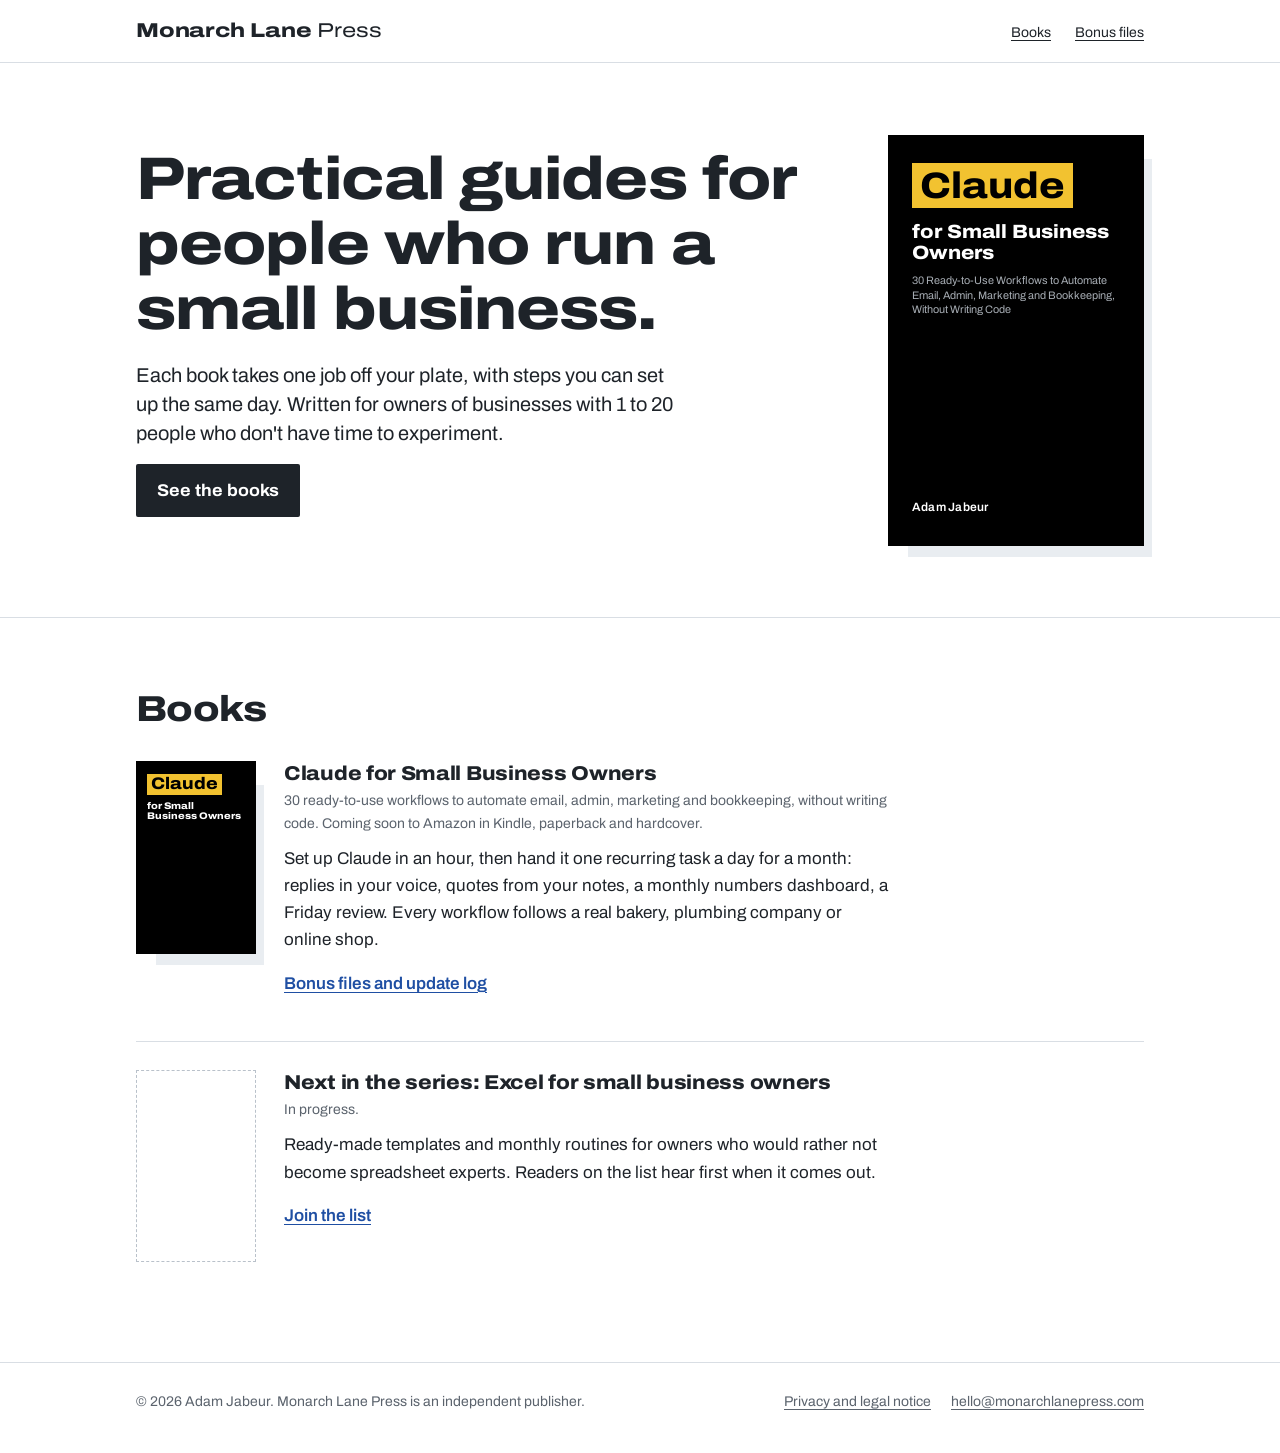
==== index.html @ 0bfda78f "Publish the Monarch Lane Press website Home page, Book 1 page with bonus files sign-up and update lo" ====
<!doctype html>
<html lang="en">
<head>
  <meta charset="utf-8">
  <meta name="viewport" content="width=device-width, initial-scale=1">
  <title>Monarch Lane Press: practical guides for small business owners</title>
  <meta name="description" content="Monarch Lane Press publishes short, practical books for people who run small businesses. Each book solves one problem, with steps you can use the same day.">
  <link rel="icon" href="/favicon.svg" type="image/svg+xml">
  <link rel="preload" href="/assets/fonts/archivo-latin-wdth-normal.woff2" as="font" type="font/woff2" crossorigin>
  <link rel="stylesheet" href="/assets/site.css">
</head>
<body>
  <a class="skip" href="#main">Skip to content</a>

  <header class="masthead">
    <div class="wrap">
      <a class="wordmark" href="/">Monarch Lane <span>Press</span></a>
      <nav aria-label="Main">
        <a href="/#books">Books</a>
        <a href="/claude/">Bonus files</a>
      </nav>
    </div>
  </header>

  <main id="main">
    <section>
      <div class="wrap hero">
        <div>
          <h1>Practical guides for people who run a small business.</h1>
          <p class="lede">Each book takes one job off your plate, with steps you can set up the same day. Written for owners of businesses with 1 to 20 people who don't have time to experiment.</p>
          <p><a class="button" href="/#books">See the books</a></p>
        </div>
        <a class="cover" href="/claude/" aria-label="Claude for Small Business Owners, bonus files and updates">
          <span class="c-label">Claude</span>
          <span class="c-title">for Small Business Owners</span>
          <span class="c-sub">30 Ready-to-Use Workflows to Automate Email, Admin, Marketing and Bookkeeping, Without Writing Code</span>
          <span class="c-author">Adam Jabeur</span>
          <img src="/claude/cover.jpg" alt="Cover of Claude for Small Business Owners by Adam Jabeur" onerror="this.remove()">
        </a>
      </div>
    </section>

    <section id="books">
      <div class="wrap">
        <h2>Books</h2>
        <ul class="books">
          <li class="book">
            <a class="cover small" href="/claude/" tabindex="-1" aria-hidden="true">
              <span class="c-label">Claude</span>
              <span class="c-title">for Small Business Owners</span>
              <img src="/claude/cover.jpg" alt="" onerror="this.remove()">
            </a>
            <div>
              <h3>Claude for Small Business Owners</h3>
              <p class="status">30 ready-to-use workflows to automate email, admin, marketing and bookkeeping, without writing code. Coming soon to Amazon in Kindle, paperback and hardcover.</p>
              <p>Set up Claude in an hour, then hand it one recurring task a day for a month: replies in your voice, quotes from your notes, a monthly numbers dashboard, a Friday review. Every workflow follows a real bakery, plumbing company or online shop.</p>
              <p class="actions"><a href="/claude/">Bonus files and update log</a></p>
            </div>
          </li>
          <li class="book">
            <div class="slot" aria-hidden="true"></div>
            <div>
              <h3>Next in the series: Excel for small business owners</h3>
              <p class="status">In progress.</p>
              <p>Ready-made templates and monthly routines for owners who would rather not become spreadsheet experts. Readers on the list hear first when it comes out.</p>
              <p class="actions"><a href="/claude/#signup">Join the list</a></p>
            </div>
          </li>
        </ul>
      </div>
    </section>
  </main>

  <footer class="footer">
    <div class="wrap">
      <p>&copy; 2026 Adam Jabeur. Monarch Lane Press is an independent publisher.</p>
      <nav aria-label="Footer">
        <a href="/privacy/">Privacy and legal notice</a>
        <a href="mailto:hello@monarchlanepress.com">hello@monarchlanepress.com</a>
      </nav>
    </div>
  </footer>
</body>
</html>
---- assets/site.css ----
/* Monarch Lane Press
   Palette: white page, graphite ink, ledger-blue links,
   and one loud object per page: the legal pad (sign-up) or the book cover. */

@font-face {
  font-family: "Archivo";
  font-style: normal;
  font-display: swap;
  font-weight: 100 900;
  font-stretch: 62% 125%;
  src: url("fonts/archivo-latin-wdth-normal.woff2") format("woff2-variations");
  unicode-range: U+0000-00FF, U+0131, U+0152-0153, U+02BB-02BC, U+02C6, U+02DA, U+02DC,
    U+0304, U+0308, U+0329, U+2000-206F, U+2074, U+20AC, U+2122, U+2191, U+2193, U+2212,
    U+2215, U+FEFF, U+FFFD;
}
@font-face {
  font-family: "Archivo";
  font-style: normal;
  font-display: swap;
  font-weight: 100 900;
  font-stretch: 62% 125%;
  src: url("fonts/archivo-latin-ext-wdth-normal.woff2") format("woff2-variations");
  unicode-range: U+0100-02AF, U+0304, U+0308, U+0329, U+1E00-1E9F, U+1EF2-1EFF, U+2020,
    U+20A0-20AB, U+20AD-20C0, U+2113, U+2C60-2C7F, U+A720-A7FF;
}

:root {
  --paper: #ffffff;
  --ink: #1e2329;
  --muted: #5b636d;
  --rule: #d9dee4;
  --link: #1f4fa3;
  --pad: #fff3a8;
  --pad-line: #9db9e0;
  --pad-margin: #d9534f;
  --cover: #000000;
  --gold: #f2c230;
  --focus: #1f4fa3;

  --step--1: 0.875rem;
  --step-0: 1.0625rem;
  --step-1: 1.25rem;
  --step-2: 1.625rem;
  --step-3: 2.25rem;
  --step-4: clamp(2.25rem, 1.4rem + 3.6vw, 3.75rem);

  --measure: 38rem;
  --gutter: clamp(1rem, 4vw, 2.5rem);
}

*,
*::before,
*::after {
  box-sizing: border-box;
}

html {
  -webkit-text-size-adjust: 100%;
}

body {
  margin: 0;
  background: var(--paper);
  color: var(--ink);
  font-family: "Archivo", "Helvetica Neue", Arial, sans-serif;
  font-size: var(--step-0);
  font-stretch: 100%;
  line-height: 1.6;
  font-weight: 400;
}

img {
  max-width: 100%;
  display: block;
}

a {
  color: var(--link);
  text-decoration-thickness: 1px;
  text-underline-offset: 0.18em;
}
a:hover {
  text-decoration-thickness: 2px;
}

:focus-visible {
  outline: 3px solid var(--focus);
  outline-offset: 3px;
}

.skip {
  position: absolute;
  left: -999px;
}
.skip:focus {
  left: var(--gutter);
  top: 0.5rem;
  background: var(--paper);
  padding: 0.5rem 0.75rem;
  z-index: 10;
}

.wrap {
  max-width: 68rem;
  margin: 0 auto;
  padding: 0 var(--gutter);
}

/* Masthead */

.masthead {
  border-bottom: 1px solid var(--rule);
}
.masthead .wrap {
  display: flex;
  align-items: baseline;
  justify-content: space-between;
  gap: 1rem;
  padding-top: 1.1rem;
  padding-bottom: 1.1rem;
  flex-wrap: wrap;
}
.wordmark {
  font-stretch: 125%;
  font-weight: 800;
  font-size: var(--step-1);
  letter-spacing: -0.01em;
  color: var(--ink);
  text-decoration: none;
  line-height: 1;
}
.wordmark span {
  font-weight: 400;
}
.masthead nav a {
  margin-left: 1.25rem;
  font-size: var(--step--1);
  color: var(--ink);
}
.masthead nav a:first-child {
  margin-left: 0;
}

/* Type */

h1,
h2,
h3 {
  font-stretch: 118%;
  font-weight: 800;
  letter-spacing: -0.015em;
  line-height: 1.08;
  margin: 0;
}
h1 {
  font-size: var(--step-4);
  max-width: 16ch;
  margin-bottom: 1rem;
}
h2 {
  font-size: var(--step-3);
  margin-bottom: 0.75rem;
}
h3 {
  font-size: var(--step-1);
  font-stretch: 110%;
  line-height: 1.2;
}
p {
  margin: 0 0 1rem;
  max-width: var(--measure);
}
.lede {
  font-size: var(--step-1);
  line-height: 1.45;
  color: var(--ink);
  max-width: 34rem;
}
.small {
  font-size: var(--step--1);
  color: var(--muted);
}

section {
  padding: clamp(2.5rem, 6vw, 4.5rem) 0;
}
section + section {
  border-top: 1px solid var(--rule);
}

/* Hero (home) */

.hero {
  display: grid;
  grid-template-columns: minmax(0, 1fr) auto;
  gap: clamp(2rem, 6vw, 5rem);
  align-items: center;
}
.hero h1 {
  margin-bottom: 1.25rem;
}

/* Book cover: CSS rendering, replaced by the real cover image when it loads */

.cover {
  position: relative;
  width: clamp(11rem, 26vw, 16rem);
  aspect-ratio: 5 / 8;
  background: var(--cover);
  color: #fff;
  padding: 1.75rem 1.5rem;
  display: flex;
  text-decoration: none;
  flex-direction: column;
  box-shadow: 0 1px 0 #000, 14px 18px 0 -6px #e9edf1;
  flex-shrink: 0;
}
.cover .c-label {
  align-self: flex-start;
  background: var(--gold);
  color: #000;
  font-stretch: 112%;
  font-weight: 800;
  font-size: clamp(1.6rem, 3.6vw, 2.3rem);
  line-height: 1;
  padding: 0.12em 0.22em 0.1em;
  margin-bottom: 0.35em;
}
.cover .c-title {
  font-stretch: 112%;
  font-weight: 800;
  font-size: clamp(0.95rem, 1.9vw, 1.2rem);
  line-height: 1.1;
}
.cover .c-sub {
  margin-top: 0.9em;
  font-size: clamp(0.55rem, 1vw, 0.68rem);
  line-height: 1.35;
  color: #a7adb4;
}
.cover .c-author {
  margin-top: auto;
  font-size: clamp(0.6rem, 1.1vw, 0.75rem);
  font-weight: 600;
  letter-spacing: 0.02em;
}
.cover img {
  position: absolute;
  inset: 0;
  width: 100%;
  height: 100%;
  object-fit: cover;
}
.cover.small {
  width: 7.5rem;
  padding: 0.85rem 0.7rem;
}
.cover.small .c-label {
  font-size: 1.05rem;
}
.cover.small .c-title {
  font-size: 0.6rem;
}
.cover.small .c-sub,
.cover.small .c-author {
  display: none;
}

/* Book list (home) */

.books {
  list-style: none;
  padding: 0;
  margin: 1.5rem 0 0;
}
.book {
  display: grid;
  grid-template-columns: 7.5rem minmax(0, 1fr);
  gap: 1.75rem;
  padding: 1.75rem 0;
  border-top: 1px solid var(--rule);
}
.book:first-child {
  border-top: 0;
  padding-top: 0.5rem;
}
.book h3 {
  margin-bottom: 0.35rem;
}
.book .status {
  font-size: var(--step--1);
  color: var(--muted);
  margin-bottom: 0.6rem;
}
.book .actions a {
  margin-right: 1.25rem;
  font-weight: 600;
}
.slot {
  width: 7.5rem;
  aspect-ratio: 5 / 8;
  border: 1.5px dashed #b9c1ca;
}

/* Buttons */

.button {
  display: inline-block;
  background: var(--ink);
  color: #fff;
  border: 0;
  font: inherit;
  font-weight: 700;
  font-stretch: 105%;
  padding: 0.8rem 1.3rem;
  cursor: pointer;
  text-decoration: none;
  border-radius: 2px;
}
.button:hover {
  background: #000;
}
.button[disabled] {
  opacity: 0.55;
  cursor: not-allowed;
}

/* The legal pad: the sign-up form.
   Everything inside sits on a 2rem grid, so each line of text rests on a rule. */

.pad {
  --line: 2rem;
  --drop: 0.3rem; /* how far the rule sits above the bottom of each line box */
  position: relative;
  background-color: var(--pad);
  background-image: repeating-linear-gradient(
    to bottom,
    transparent 0,
    transparent calc(var(--line) - 1px),
    var(--pad-line) calc(var(--line) - 1px),
    var(--pad-line) var(--line)
  );
  background-position: 0 calc(var(--drop) * -1);
  padding: 0 1.5rem var(--line) 3.6rem;
  line-height: var(--line);
  box-shadow: 0 2px 0 #e6d77f, 0 4px 0 #f6eb9c;
}
.pad::before {
  /* the red double margin line */
  content: "";
  position: absolute;
  top: var(--line);
  bottom: 0;
  left: 2.4rem;
  width: 4px;
  border-left: 1px solid var(--pad-margin);
  border-right: 1px solid var(--pad-margin);
}
.pad .pad-top {
  height: var(--line);
  margin: 0 -1.5rem var(--line) -3.6rem;
  background: #7a1f1f;
}
.pad h2 {
  font-size: var(--step-2);
  line-height: var(--line);
  margin: 0;
}
.pad p {
  line-height: var(--line);
  margin: 0;
}
.pad label {
  display: block;
  font-weight: 700;
}
.pad input[type="email"] {
  display: block;
  width: 100%;
  height: var(--line);
  margin: calc(var(--drop) * -1) 0 var(--drop);
  font: inherit;
  font-size: 1.05rem;
  padding: 0 0.5rem;
  border: 0;
  border-bottom: 2px solid var(--ink);
  background: #fffbe1;
  color: var(--ink);
  border-radius: 0;
}
.pad input[type="email"]::placeholder {
  color: #7d7a63;
}
.pad .consent {
  display: grid;
  grid-template-columns: auto 1fr;
  column-gap: 0.6rem;
  align-items: start;
  font-weight: 400;
  font-size: var(--step--1);
  line-height: var(--line);
  margin: var(--line) 0 0;
}
.pad .consent input {
  width: 1.1rem;
  height: 1.1rem;
  margin: 0.55rem 0 0;
  accent-color: var(--ink);
}
.pad .hp {
  position: absolute;
  left: -9999px;
}
.pad .button {
  line-height: var(--line);
  padding: 0.5rem 1.3rem;
  margin: 0.5rem 0;
}
.pad .msg {
  font-weight: 700;
}
.pad .msg:empty {
  display: none;
}
.pad .fine {
  font-size: var(--step--1);
  color: #4a4f55;
}

/* Reader page layout */

.reader {
  display: grid;
  grid-template-columns: minmax(0, 1fr) minmax(0, 24rem);
  gap: clamp(2rem, 6vw, 4.5rem);
  align-items: start;
}
.reader-head {
  display: flex;
  gap: 1.75rem;
  align-items: flex-start;
  margin-bottom: 2rem;
}
.reader-head h1 {
  font-size: clamp(1.9rem, 1.3rem + 2.4vw, 2.9rem);
  max-width: 18ch;
  margin-bottom: 0.75rem;
}

.inside {
  list-style: none;
  padding: 0;
  margin: 0;
  max-width: var(--measure);
}
.inside li {
  display: grid;
  grid-template-columns: 5.25rem minmax(0, 1fr);
  gap: 1rem;
  padding: 0.95rem 0;
  border-top: 1px solid var(--rule);
}
.inside li:last-child {
  border-bottom: 1px solid var(--rule);
}
.inside .fmt {
  font-size: var(--step--1);
  font-weight: 700;
  color: var(--muted);
  padding-top: 0.15rem;
}
.inside strong {
  display: block;
  font-weight: 700;
}
.inside span.desc {
  color: var(--muted);
  font-size: 0.97rem;
}

/* Update log */

.log {
  width: 100%;
  border-collapse: collapse;
  font-size: 0.97rem;
  margin-top: 1.25rem;
}
.log th,
.log td {
  text-align: left;
  vertical-align: top;
  padding: 0.75rem 1rem 0.75rem 0;
  border-bottom: 1px solid var(--rule);
}
.log th {
  font-weight: 700;
  font-size: var(--step--1);
  color: var(--muted);
  border-bottom: 2px solid var(--ink);
}
.log td:first-child {
  white-space: nowrap;
  font-weight: 600;
}

/* Downloads page */

.downloads {
  list-style: none;
  padding: 0;
  margin: 1.5rem 0 0;
  max-width: 42rem;
}
.downloads li {
  display: flex;
  justify-content: space-between;
  gap: 1rem;
  align-items: baseline;
  padding: 1rem 0;
  border-top: 1px solid var(--rule);
}
.downloads li:last-child {
  border-bottom: 1px solid var(--rule);
}
.downloads a {
  font-weight: 700;
  white-space: nowrap;
}
.downloads .dl {
  display: flex;
  gap: 1.25rem;
  flex-shrink: 0;
}

/* Prose pages */

.prose h2 {
  font-size: var(--step-2);
  margin: 2.25rem 0 0.6rem;
}
.prose ul {
  max-width: var(--measure);
  padding-left: 1.2rem;
}
.prose li {
  margin-bottom: 0.4rem;
}

/* Footer */

.footer {
  border-top: 1px solid var(--rule);
  padding: 1.75rem 0 2.5rem;
  font-size: var(--step--1);
  color: var(--muted);
}
.footer .wrap {
  display: flex;
  flex-wrap: wrap;
  gap: 0.5rem 2rem;
  justify-content: space-between;
}
.footer p {
  margin: 0;
}
.footer a {
  color: var(--muted);
}
.footer nav {
  display: flex;
  flex-wrap: wrap;
  gap: 0.25rem 1.25rem;
}

/* Small screens */

@media (max-width: 760px) {
  .hero {
    grid-template-columns: 1fr;
  }
  .hero .cover {
    order: -1;
    width: 11rem;
  }
  .reader {
    grid-template-columns: 1fr;
  }
  .reader .pad {
    order: -1; /* on phones, the sign-up comes before the file list */
  }
  .reader-head .cover {
    display: none;
  }
  .book {
    grid-template-columns: 5.5rem minmax(0, 1fr);
    gap: 1.1rem;
  }
  .cover.small,
  .slot {
    width: 5.5rem;
  }
  .cover.small .c-label {
    font-size: 0.8rem;
  }
  .cover.small .c-title {
    font-size: 0.45rem;
  }
  .log thead {
    display: none;
  }
  .log,
  .log tbody,
  .log tr,
  .log td {
    display: block;
  }
  .log tr {
    border-bottom: 1px solid var(--rule);
    padding: 0.6rem 0;
  }
  .log td {
    border: 0;
    padding: 0.15rem 0;
  }
  .log td[data-label]::before {
    content: attr(data-label) ": ";
    font-weight: 700;
    color: var(--muted);
  }
  .pad {
    padding-left: 2.9rem;
    padding-right: 1.1rem;
  }
  .pad::before {
    left: 1.9rem;
  }
  .pad .pad-top {
    margin-left: -2.9rem;
    margin-right: -1.1rem;
  }
}

@media (prefers-reduced-motion: reduce) {
  * {
    transition: none !important;
    animation: none !important;
  }
}
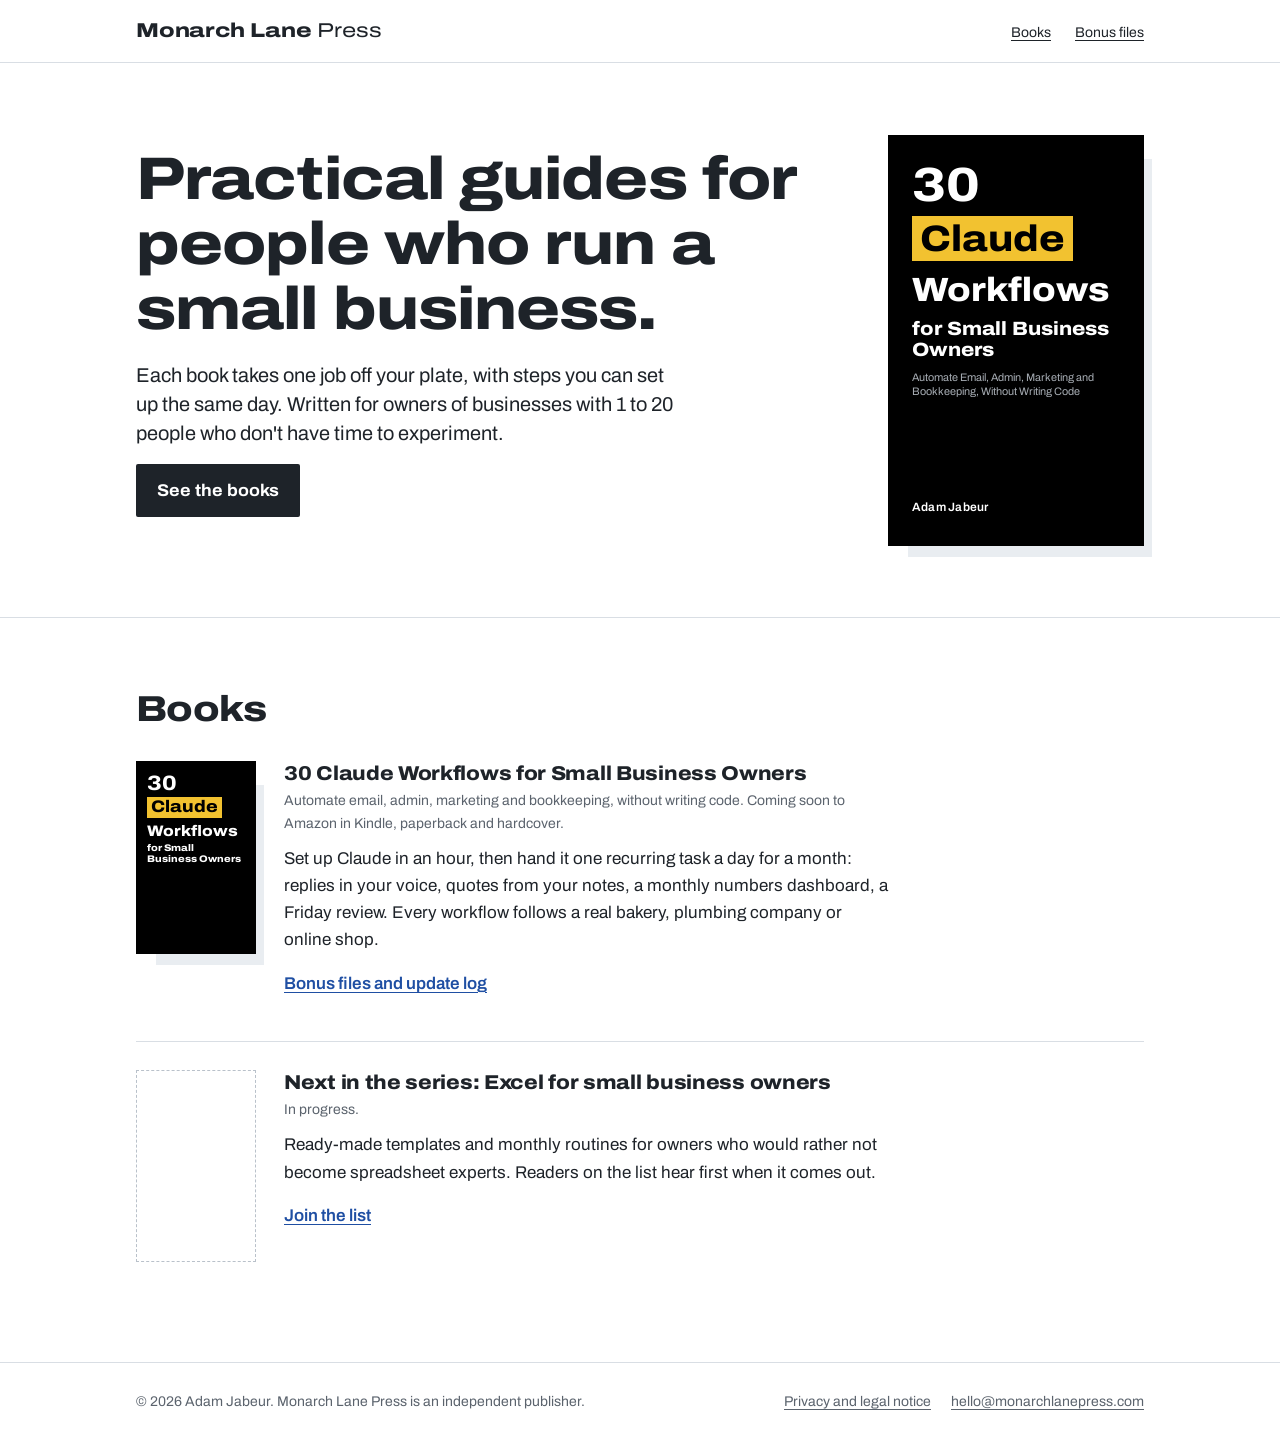
==== commit 2ba3e19e: "Use the new book title and add the Excel templates Rename the book to 30 Claude Workflows for Small " ====
--- a/index.html
+++ b/index.html
@@ -30,12 +30,14 @@
           <p class="lede">Each book takes one job off your plate, with steps you can set up the same day. Written for owners of businesses with 1 to 20 people who don't have time to experiment.</p>
           <p><a class="button" href="/#books">See the books</a></p>
         </div>
-        <a class="cover" href="/claude/" aria-label="Claude for Small Business Owners, bonus files and updates">
+        <a class="cover" href="/claude/" aria-label="30 Claude Workflows for Small Business Owners, bonus files and updates">
+          <span class="c-num">30</span>
           <span class="c-label">Claude</span>
+          <span class="c-big">Workflows</span>
           <span class="c-title">for Small Business Owners</span>
-          <span class="c-sub">30 Ready-to-Use Workflows to Automate Email, Admin, Marketing and Bookkeeping, Without Writing Code</span>
+          <span class="c-sub">Automate Email, Admin, Marketing and Bookkeeping, Without Writing Code</span>
           <span class="c-author">Adam Jabeur</span>
-          <img src="/claude/cover.jpg" alt="Cover of Claude for Small Business Owners by Adam Jabeur" onerror="this.remove()">
+          <img src="/claude/cover.jpg" alt="Cover of 30 Claude Workflows for Small Business Owners by Adam Jabeur" onerror="this.remove()">
         </a>
       </div>
     </section>
@@ -46,13 +48,15 @@
         <ul class="books">
           <li class="book">
             <a class="cover small" href="/claude/" tabindex="-1" aria-hidden="true">
+              <span class="c-num">30</span>
               <span class="c-label">Claude</span>
+              <span class="c-big">Workflows</span>
               <span class="c-title">for Small Business Owners</span>
               <img src="/claude/cover.jpg" alt="" onerror="this.remove()">
             </a>
             <div>
-              <h3>Claude for Small Business Owners</h3>
-              <p class="status">30 ready-to-use workflows to automate email, admin, marketing and bookkeeping, without writing code. Coming soon to Amazon in Kindle, paperback and hardcover.</p>
+              <h3>30 Claude Workflows for Small Business Owners</h3>
+              <p class="status">Automate email, admin, marketing and bookkeeping, without writing code. Coming soon to Amazon in Kindle, paperback and hardcover.</p>
               <p>Set up Claude in an hour, then hand it one recurring task a day for a month: replies in your voice, quotes from your notes, a monthly numbers dashboard, a Friday review. Every workflow follows a real bakery, plumbing company or online shop.</p>
               <p class="actions"><a href="/claude/">Bonus files and update log</a></p>
             </div>
--- a/assets/site.css
+++ b/assets/site.css
@@ -215,6 +215,20 @@
   box-shadow: 0 1px 0 #000, 14px 18px 0 -6px #e9edf1;
   flex-shrink: 0;
 }
+.cover .c-num {
+  font-stretch: 112%;
+  font-weight: 800;
+  font-size: clamp(2rem, 4.6vw, 3rem);
+  line-height: 0.95;
+  margin-bottom: 0.15em;
+}
+.cover .c-big {
+  font-stretch: 112%;
+  font-weight: 800;
+  font-size: clamp(1.45rem, 3.2vw, 2.1rem);
+  line-height: 1;
+  margin-bottom: 0.3em;
+}
 .cover .c-label {
   align-self: flex-start;
   background: var(--gold);
@@ -260,6 +274,12 @@
 }
 .cover.small .c-title {
   font-size: 0.6rem;
+}
+.cover.small .c-num {
+  font-size: 1.3rem;
+}
+.cover.small .c-big {
+  font-size: 0.95rem;
 }
 .cover.small .c-sub,
 .cover.small .c-author {
@@ -606,6 +626,12 @@
   .cover.small .c-title {
     font-size: 0.45rem;
   }
+  .cover.small .c-num {
+    font-size: 0.95rem;
+  }
+  .cover.small .c-big {
+    font-size: 0.7rem;
+  }
   .log thead {
     display: none;
   }
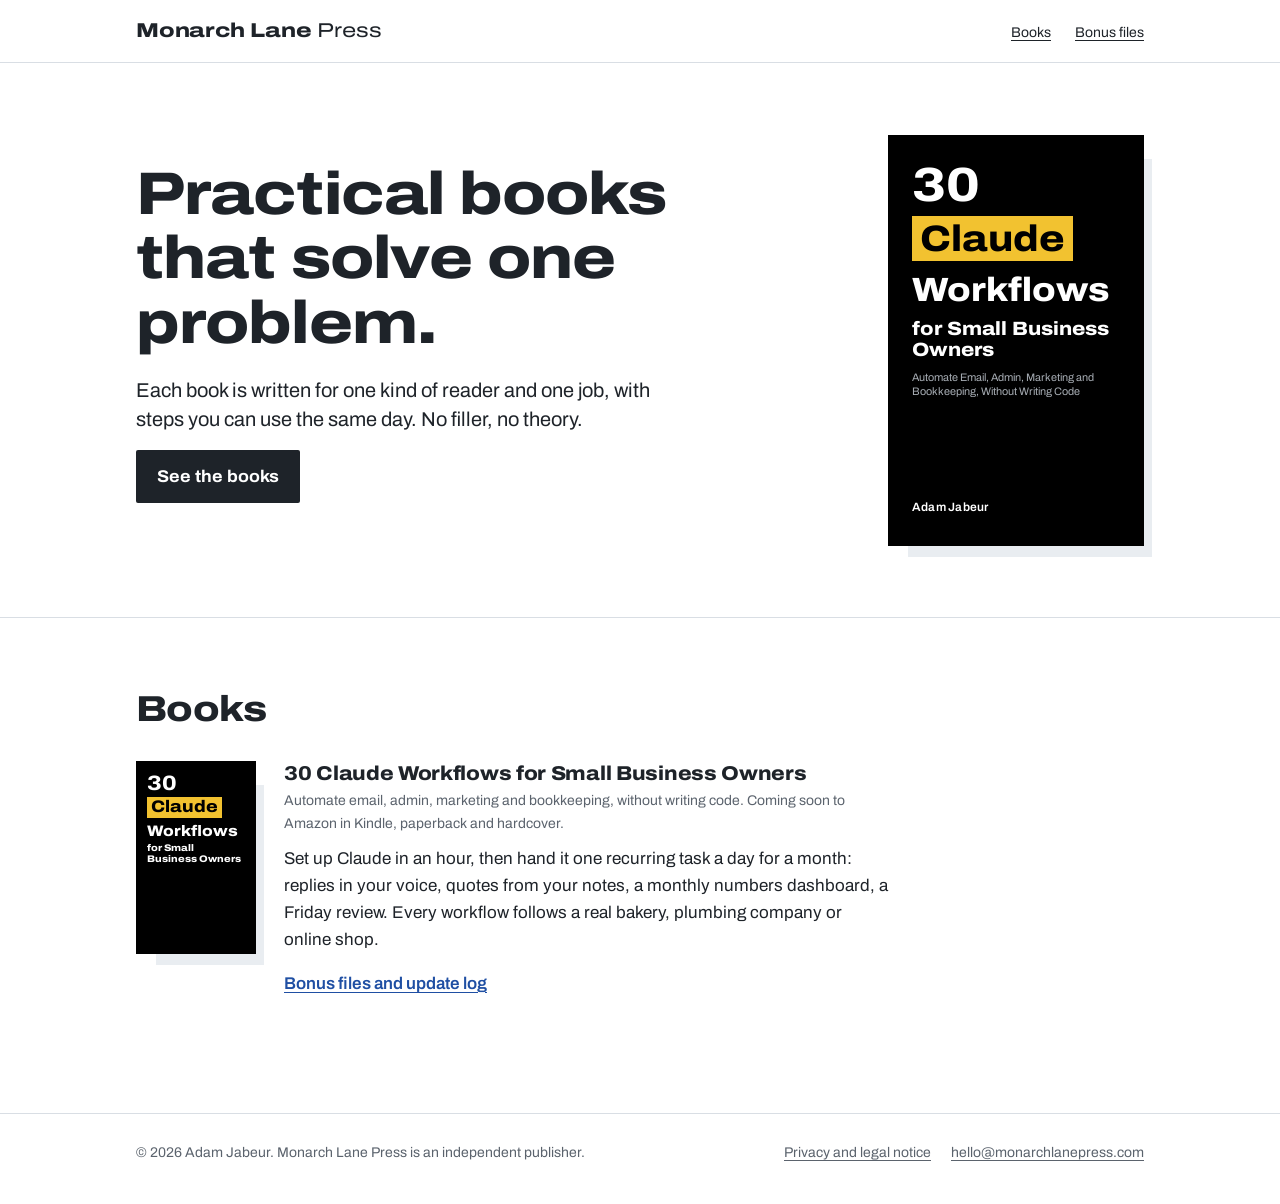
==== commit 987525e2: "Homepage for all Monarch Lane Press books; drop Excel book; broaden signup consent Co-Authored-By: C" ====
--- a/index.html
+++ b/index.html
@@ -3,8 +3,8 @@
 <head>
   <meta charset="utf-8">
   <meta name="viewport" content="width=device-width, initial-scale=1">
-  <title>Monarch Lane Press: practical guides for small business owners</title>
-  <meta name="description" content="Monarch Lane Press publishes short, practical books for people who run small businesses. Each book solves one problem, with steps you can use the same day.">
+  <title>Monarch Lane Press: practical books that solve one problem</title>
+  <meta name="description" content="Monarch Lane Press publishes short, practical books. Each one is written for one kind of reader and solves one problem, with steps you can use the same day.">
   <link rel="icon" href="/favicon.svg" type="image/svg+xml">
   <link rel="preload" href="/assets/fonts/archivo-latin-wdth-normal.woff2" as="font" type="font/woff2" crossorigin>
   <link rel="stylesheet" href="/assets/site.css">
@@ -26,8 +26,8 @@
     <section>
       <div class="wrap hero">
         <div>
-          <h1>Practical guides for people who run a small business.</h1>
-          <p class="lede">Each book takes one job off your plate, with steps you can set up the same day. Written for owners of businesses with 1 to 20 people who don't have time to experiment.</p>
+          <h1>Practical books that solve one problem.</h1>
+          <p class="lede">Each book is written for one kind of reader and one job, with steps you can use the same day. No filler, no theory.</p>
           <p><a class="button" href="/#books">See the books</a></p>
         </div>
         <a class="cover" href="/claude/" aria-label="30 Claude Workflows for Small Business Owners, bonus files and updates">
@@ -61,15 +61,6 @@
               <p class="actions"><a href="/claude/">Bonus files and update log</a></p>
             </div>
           </li>
-          <li class="book">
-            <div class="slot" aria-hidden="true"></div>
-            <div>
-              <h3>Next in the series: Excel for small business owners</h3>
-              <p class="status">In progress.</p>
-              <p>Ready-made templates and monthly routines for owners who would rather not become spreadsheet experts. Readers on the list hear first when it comes out.</p>
-              <p class="actions"><a href="/claude/#signup">Join the list</a></p>
-            </div>
-          </li>
         </ul>
       </div>
     </section>
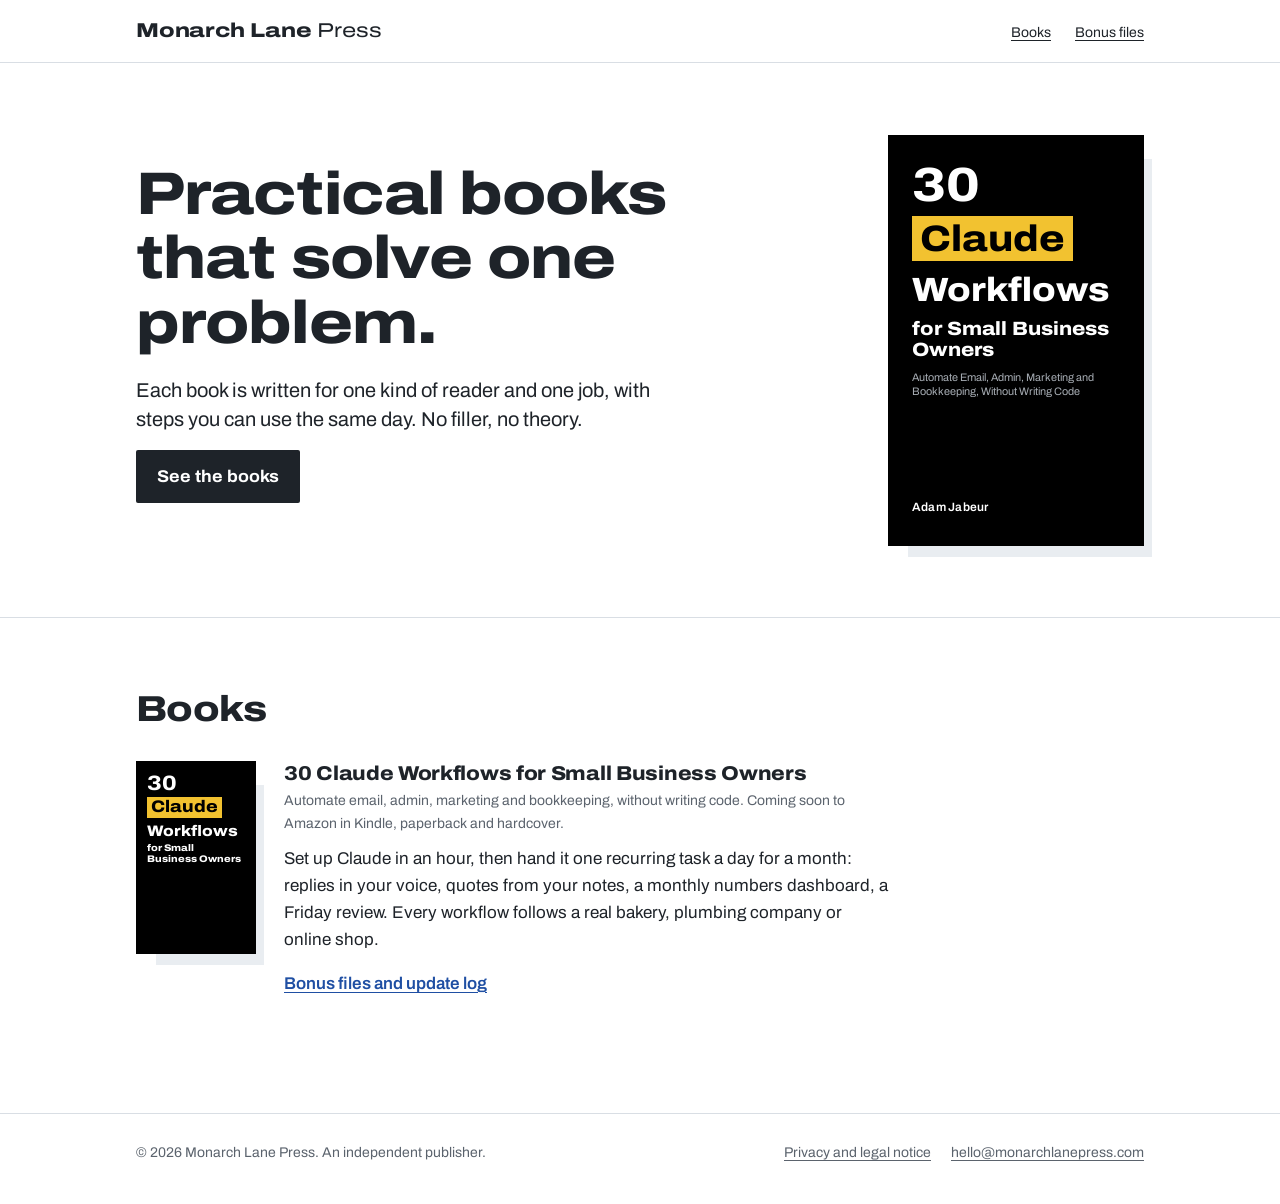
==== commit 8ea8e97f: "Copyright notices in the name of Monarch Lane Press Co-Authored-By: Claude Opus 5.5 <noreply@anthrop" ====
--- a/index.html
+++ b/index.html
@@ -68,7 +68,7 @@
 
   <footer class="footer">
     <div class="wrap">
-      <p>&copy; 2026 Adam Jabeur. Monarch Lane Press is an independent publisher.</p>
+      <p>&copy; 2026 Monarch Lane Press. An independent publisher.</p>
       <nav aria-label="Footer">
         <a href="/privacy/">Privacy and legal notice</a>
         <a href="mailto:hello@monarchlanepress.com">hello@monarchlanepress.com</a>
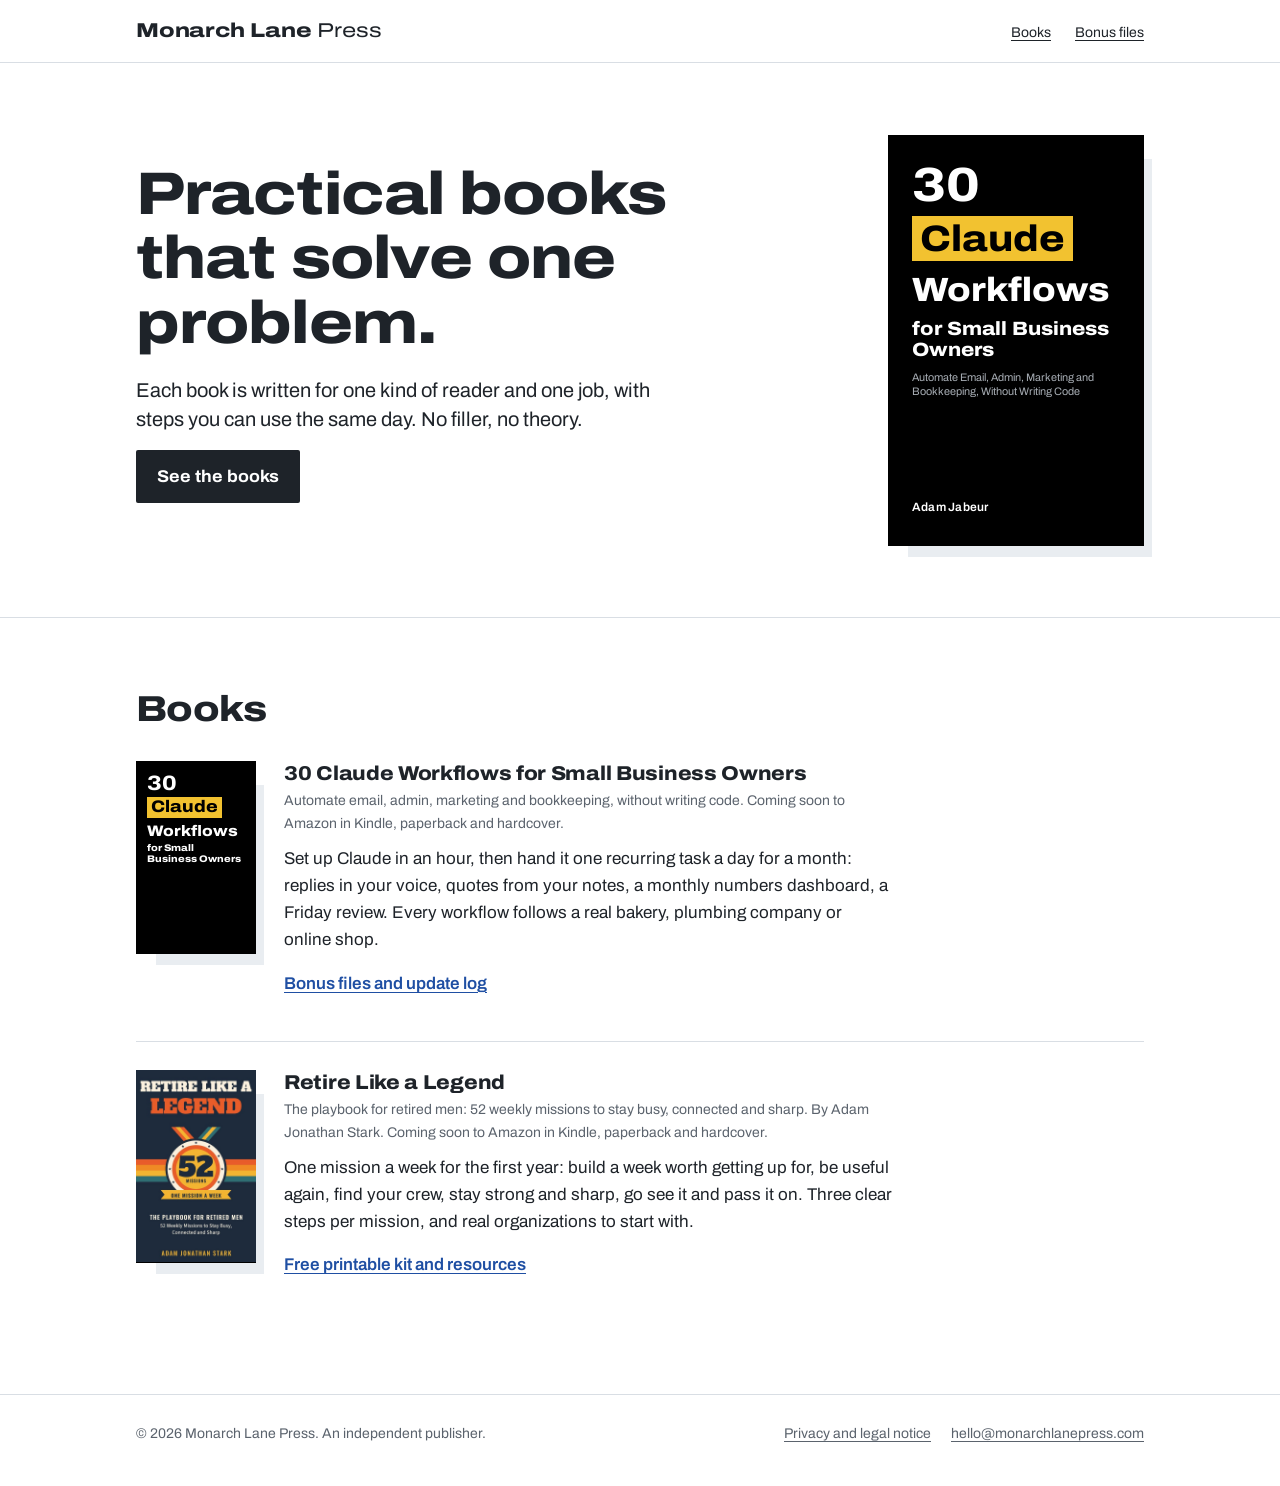
==== commit 7afd7694: "Retire Like a Legend: /retirement page, printable kit, homepage card Per-page MailerLite form via da" ====
--- a/index.html
+++ b/index.html
@@ -61,6 +61,17 @@
               <p class="actions"><a href="/claude/">Bonus files and update log</a></p>
             </div>
           </li>
+          <li class="book">
+            <a class="cover small" href="/retirement/" tabindex="-1" aria-hidden="true" style="padding:0">
+              <img src="/retirement/cover.jpg" alt="">
+            </a>
+            <div>
+              <h3>Retire Like a Legend</h3>
+              <p class="status">The playbook for retired men: 52 weekly missions to stay busy, connected and sharp. By Adam Jonathan Stark. Coming soon to Amazon in Kindle, paperback and hardcover.</p>
+              <p>One mission a week for the first year: build a week worth getting up for, be useful again, find your crew, stay strong and sharp, go see it and pass it on. Three clear steps per mission, and real organizations to start with.</p>
+              <p class="actions"><a href="/retirement/">Free printable kit and resources</a></p>
+            </div>
+          </li>
         </ul>
       </div>
     </section>
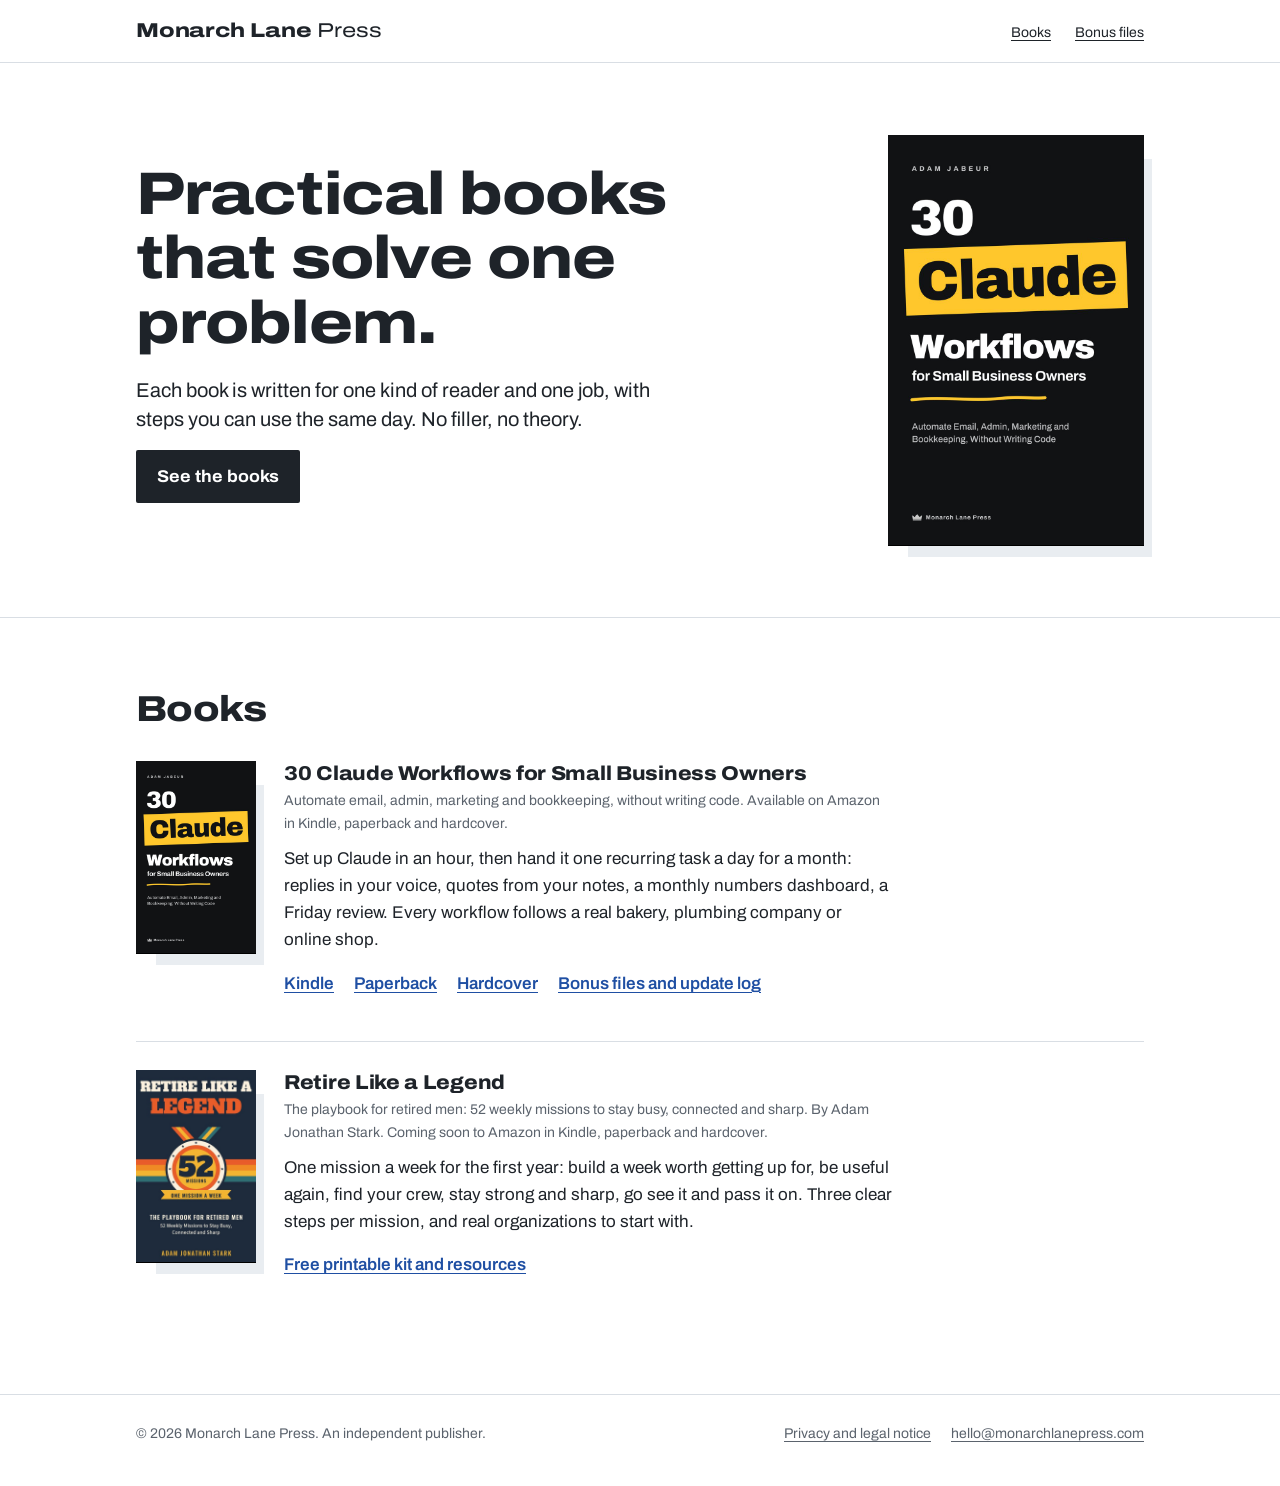
==== commit 75c9cb79: "Book 1 is live: Amazon links, cover image and review link Co-Authored-By: Claude Opus 5.5 <noreply@a" ====
--- a/index.html
+++ b/index.html
@@ -56,9 +56,9 @@
             </a>
             <div>
               <h3>30 Claude Workflows for Small Business Owners</h3>
-              <p class="status">Automate email, admin, marketing and bookkeeping, without writing code. Coming soon to Amazon in Kindle, paperback and hardcover.</p>
+              <p class="status">Automate email, admin, marketing and bookkeeping, without writing code. Available on Amazon in Kindle, paperback and hardcover.</p>
               <p>Set up Claude in an hour, then hand it one recurring task a day for a month: replies in your voice, quotes from your notes, a monthly numbers dashboard, a Friday review. Every workflow follows a real bakery, plumbing company or online shop.</p>
-              <p class="actions"><a href="/claude/">Bonus files and update log</a></p>
+              <p class="actions"><a href="https://www.amazon.com/dp/B0HN92LXKD" rel="noopener">Kindle</a><a href="https://www.amazon.com/dp/B0HN8VG4XS" rel="noopener">Paperback</a><a href="https://www.amazon.com/dp/B0HN99PG1S" rel="noopener">Hardcover</a><a href="/claude/">Bonus files and update log</a></p>
             </div>
           </li>
           <li class="book">
